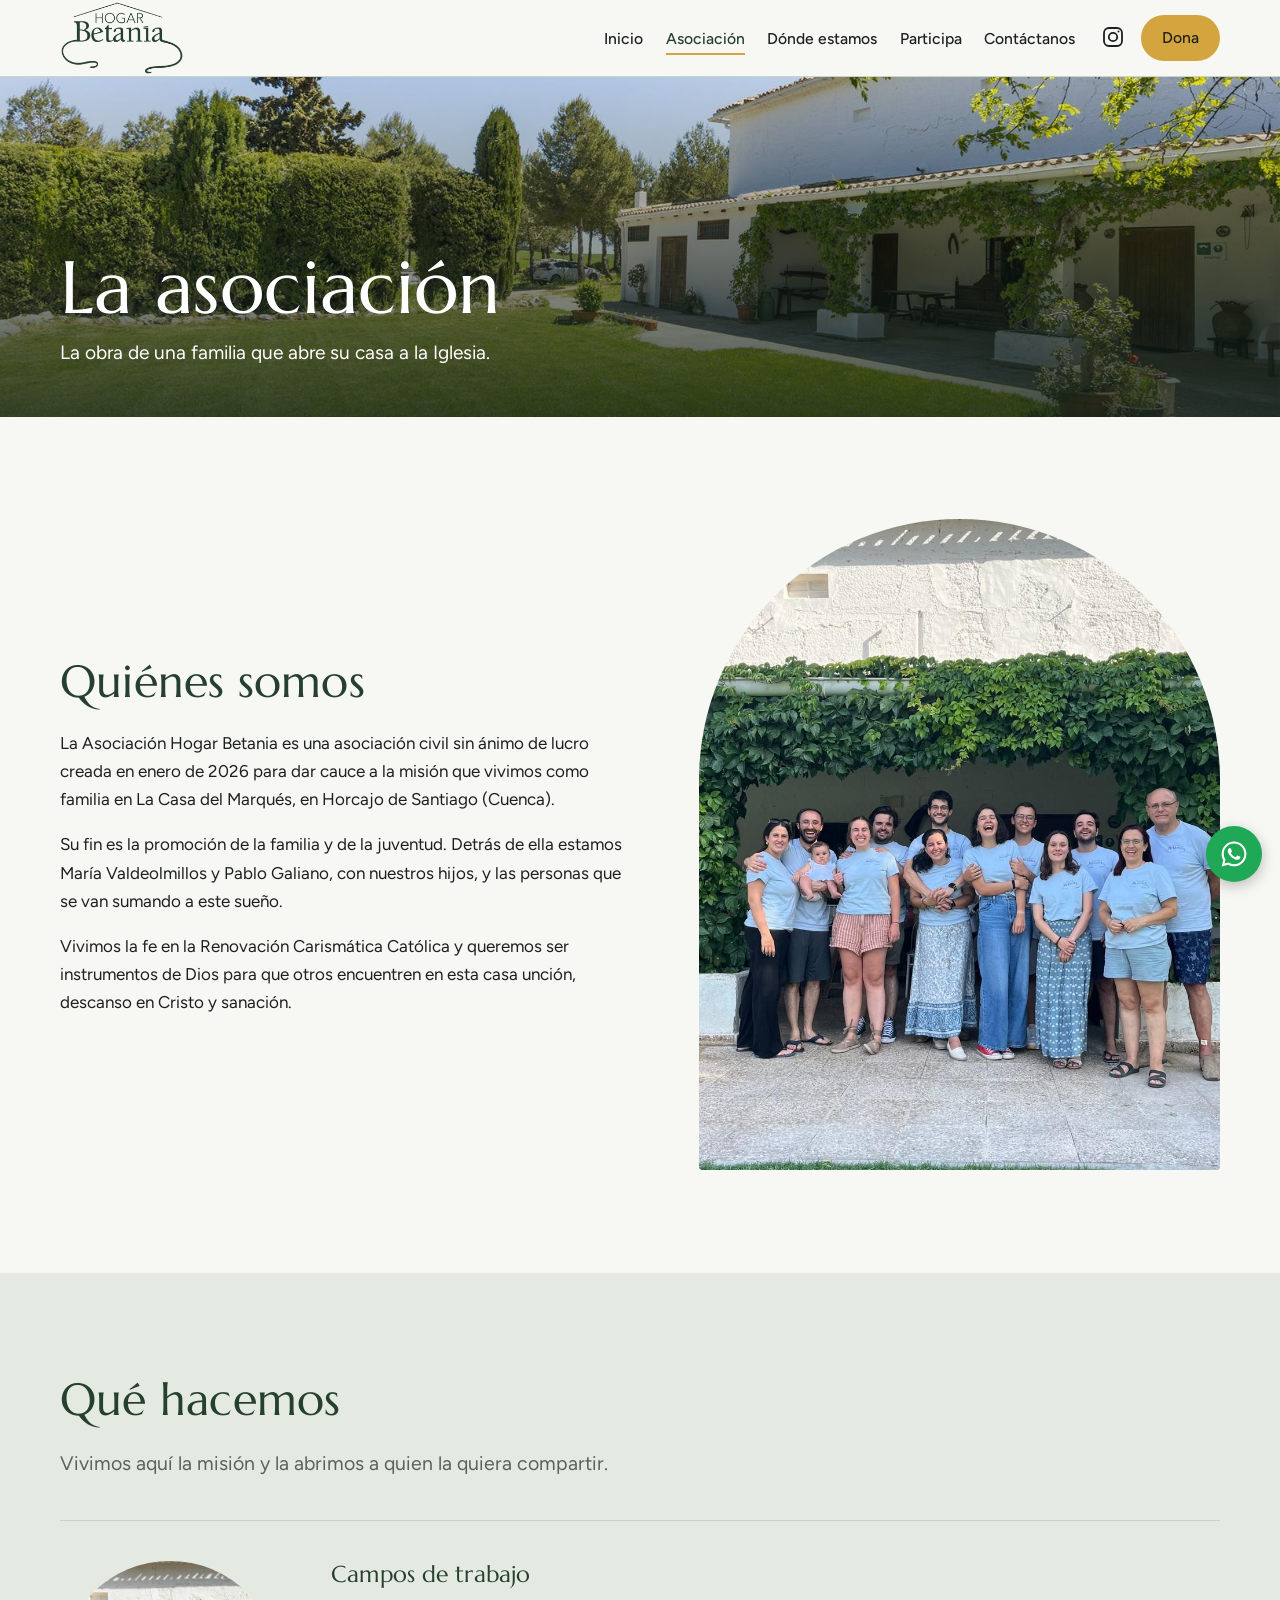
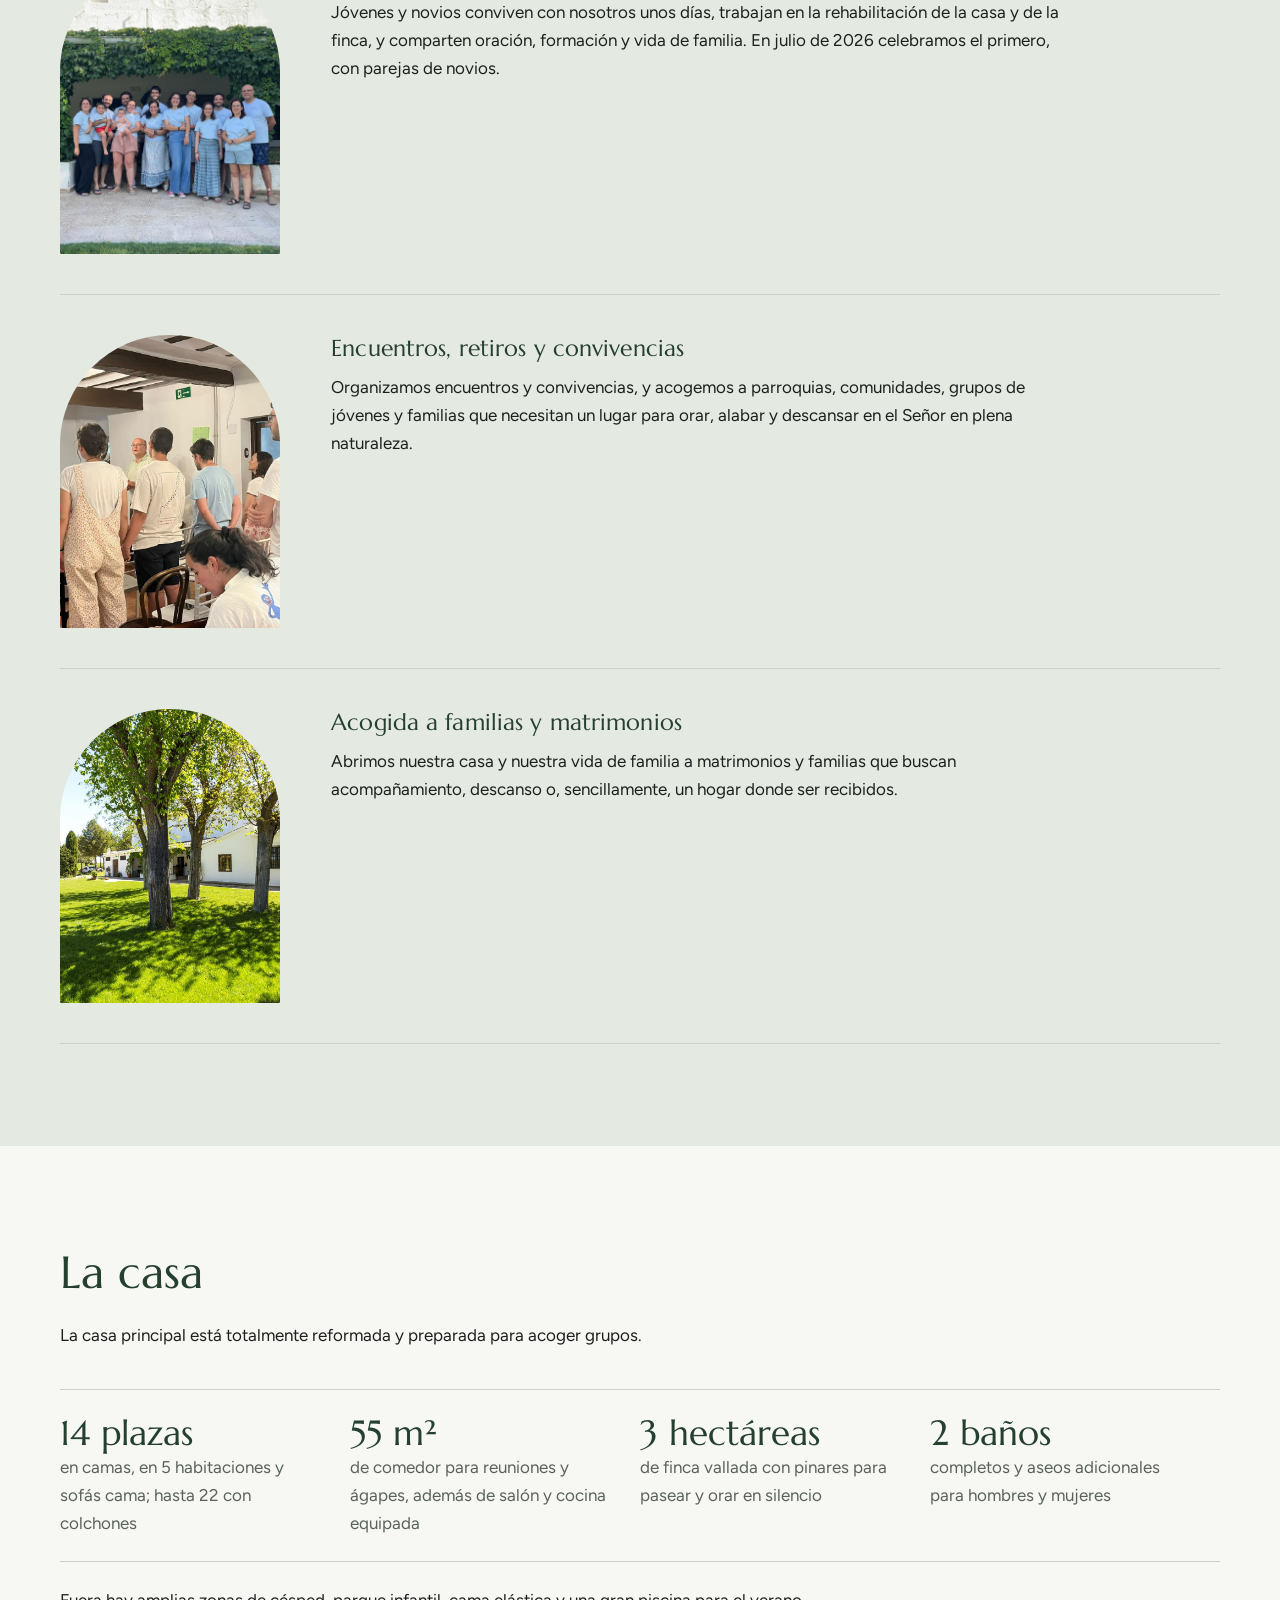
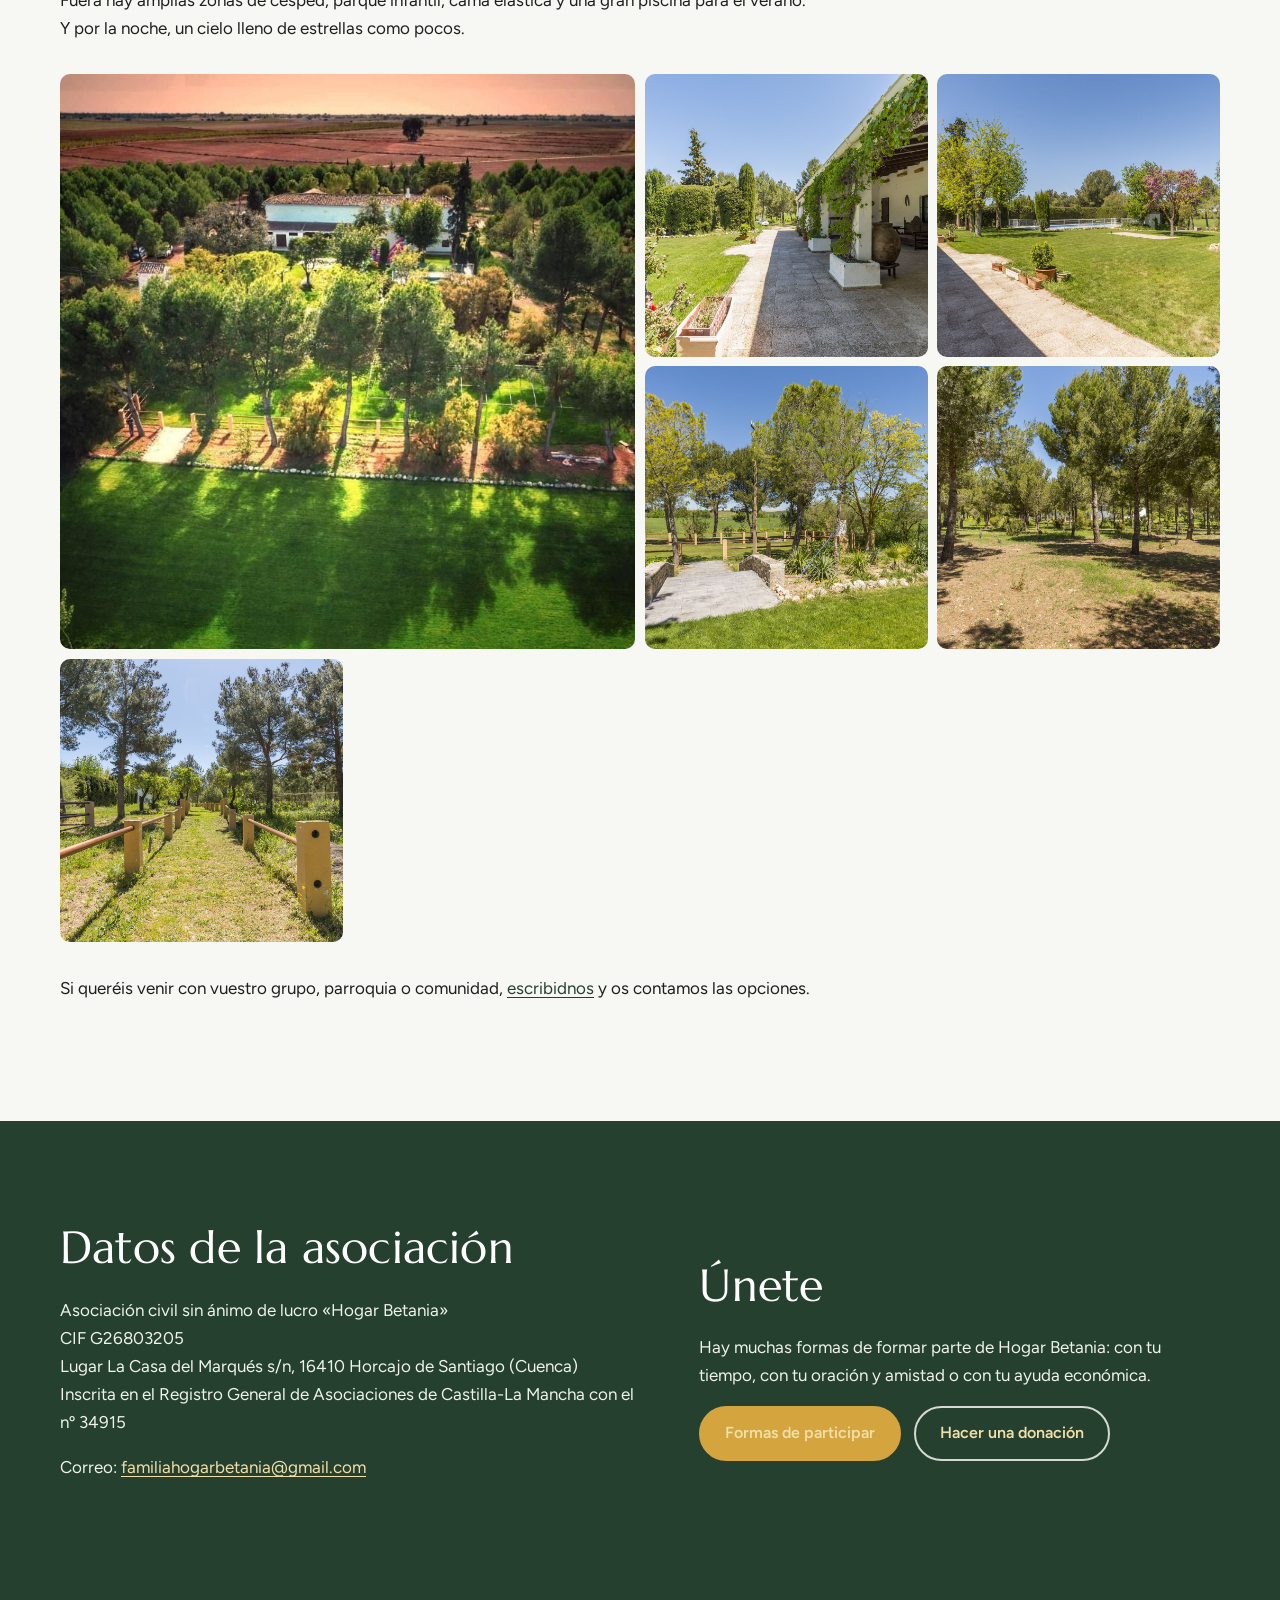
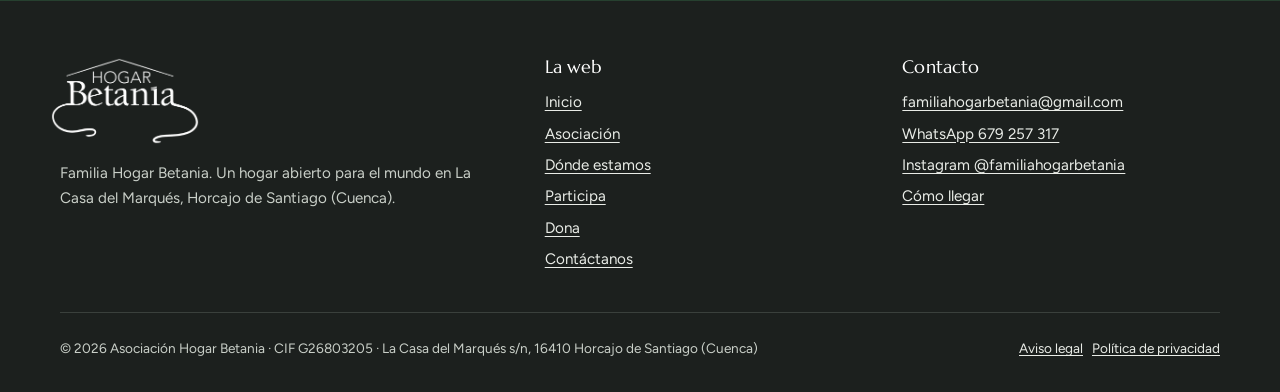
==== asociacion.html @ 7e1f31e6 "Web de Familia Hogar Betania Co-Authored-By: Claude Opus 5.5 <noreply@anthropic.com> Claude-Session:" ====
<!doctype html>
<html lang="es">
<head>
  <meta charset="utf-8">
  <meta name="viewport" content="width=device-width, initial-scale=1">
  <title>La asociación · Familia Hogar Betania</title>
  <meta name="description" content="La Asociación Hogar Betania es una asociación civil sin ánimo de lucro que promueve la familia y la juventud desde La Casa del Marqués, en Horcajo de Santiago (Cuenca).">
  <link rel="canonical" href="https://familiahogarbetania.pages.dev/asociacion.html">
  <meta property="og:type" content="website">
  <meta property="og:site_name" content="Familia Hogar Betania">
  <meta property="og:title" content="La asociación · Familia Hogar Betania">
  <meta property="og:description" content="La Asociación Hogar Betania es una asociación civil sin ánimo de lucro que promueve la familia y la juventud desde La Casa del Marqués, en Horcajo de Santiago (Cuenca).">
  <meta property="og:image" content="https://familiahogarbetania.pages.dev/img/portada.jpg">
  <meta property="og:url" content="https://familiahogarbetania.pages.dev/asociacion.html">
  <meta name="theme-color" content="#26402F">
  <link rel="icon" href="img/favicon.png" type="image/png">
  <link rel="apple-touch-icon" href="img/favicon.png">
  <link rel="preconnect" href="https://fonts.googleapis.com">
  <link rel="preconnect" href="https://fonts.gstatic.com" crossorigin>
  <link href="https://fonts.googleapis.com/css2?family=Figtree:wght@400;500;600;700&family=Marcellus&display=swap" rel="stylesheet">
  <link rel="stylesheet" href="css/estilos.css">
</head>
<body>
  <a class="saltar" href="#contenido">Saltar al contenido</a>

  <header class="cabecera">
    <div class="contenedor">
      <a class="marca" href="index.html">
        <img src="img/logo.png" alt="Familia Hogar Betania" width="110" height="65">
      </a>
      <button class="abrir-menu" aria-controls="menu" aria-expanded="false" aria-label="Abrir menú"><svg viewBox="0 0 24 24" fill="none" stroke="currentColor" stroke-width="2" aria-hidden="true"><path d="M4 7h16M4 12h16M4 17h16"/></svg></button>
      <nav class="menu" id="menu" aria-label="Menú principal">
        <ul>
          <li><a href="index.html">Inicio</a></li>
          <li><a href="asociacion.html" aria-current="page">Asociación</a></li>
          <li><a href="donde-estamos.html">Dónde estamos</a></li>
          <li><a href="participa.html">Participa</a></li>
          <li><a href="contacto.html">Contáctanos</a></li>
        </ul>
        <div class="acciones">
          <a class="icono-ig" href="https://www.instagram.com/familiahogarbetania/" target="_blank" rel="noopener" aria-label="Instagram de Familia Hogar Betania"><svg viewBox="0 0 24 24" fill="none" stroke="currentColor" stroke-width="1.8" aria-hidden="true"><rect x="3" y="3" width="18" height="18" rx="5"/><circle cx="12" cy="12" r="4.2"/><circle cx="17.5" cy="6.5" r="1" fill="currentColor" stroke="none"/></svg></a>
          <a class="boton trigo" href="dona.html">Dona</a>
        </div>
      </nav>
    </div>
  </header>

  <main id="contenido">

    <section class="cabecera-pagina">
      <img src="img/asociacion-cabecera.jpg" alt="">
      <div class="contenedor">
        <h1>La asociación</h1>
        <p>La obra de una familia que abre su casa a la Iglesia.</p>
      </div>
    </section>

    <section class="seccion">
      <div class="contenedor duo">
        <div class="texto">
          <h2>Quiénes somos</h2>
          <p>La Asociación Hogar Betania es una asociación civil sin ánimo de lucro creada en enero de 2026 para dar cauce a la misión que vivimos como familia en La Casa del Marqués, en Horcajo de Santiago (Cuenca).</p>
          <p>Su fin es la promoción de la familia y de la juventud. Detrás de ella estamos María Valdeolmillos y Pablo Galiano, con nuestros hijos, y las personas que se van sumando a este sueño.</p>
          <p>Vivimos la fe en la Renovación Carismática Católica y queremos ser instrumentos de Dios para que otros encuentren en esta casa unción, descanso en Cristo y sanación.</p>
        </div>
        <figure class="arco" style="margin:0">
          <img src="img/quienes-somos.jpg" alt="Participantes de una actividad en Hogar Betania" loading="lazy">
        </figure>
      </div>
    </section>

    <section class="seccion salvia">
      <div class="contenedor">
        <div class="texto">
          <h2>Qué hacemos</h2>
          <p class="entradilla">Vivimos aquí la misión y la abrimos a quien la quiera compartir.</p>
        </div>
        <div class="formas">
          <div class="forma">
            <div class="arco"><img src="img/campo-trabajo.jpg" alt="Participantes del campo de trabajo de julio de 2026" loading="lazy"></div>
            <div class="texto">
              <h3>Campos de trabajo</h3>
              <p>Jóvenes y novios conviven con nosotros unos días, trabajan en la rehabilitación de la casa y de la finca, y comparten oración, formación y vida de familia. En julio de 2026 celebramos el primero, con parejas de novios.</p>
            </div>
          </div>
          <div class="forma">
            <div class="arco"><img src="img/retiros.jpg" alt="Celebración de la Eucaristía en la casa" loading="lazy"></div>
            <div class="texto">
              <h3>Encuentros, retiros y convivencias</h3>
              <p>Organizamos encuentros y convivencias, y acogemos a parroquias, comunidades, grupos de jóvenes y familias que necesitan un lugar para orar, alabar y descansar en el Señor en plena naturaleza.</p>
            </div>
          </div>
          <div class="forma">
            <div class="arco"><img src="img/familias.jpg" alt="Jardín y casa principal" loading="lazy"></div>
            <div class="texto">
              <h3>Acogida a familias y matrimonios</h3>
              <p>Abrimos nuestra casa y nuestra vida de familia a matrimonios y familias que buscan acompañamiento, descanso o, sencillamente, un hogar donde ser recibidos.</p>
            </div>
          </div>
        </div>
      </div>
    </section>

    <section class="seccion">
      <div class="contenedor">
        <div class="texto">
          <h2>La casa</h2>
          <p>La casa principal está totalmente reformada y preparada para acoger grupos.</p>
        </div>
        <div class="datos-casa">
          <div class="dato"><strong>14 plazas</strong><span>en camas, en 5 habitaciones y sofás cama; hasta 22 con colchones</span></div>
          <div class="dato"><strong>55 m²</strong><span>de comedor para reuniones y ágapes, además de salón y cocina equipada</span></div>
          <div class="dato"><strong>3 hectáreas</strong><span>de finca vallada con pinares para pasear y orar en silencio</span></div>
          <div class="dato"><strong>2 baños</strong><span>completos y aseos adicionales para hombres y mujeres</span></div>
        </div>
        <p style="margin-top:1.5rem" class="texto">Fuera hay amplias zonas de césped, parque infantil, cama elástica y una gran piscina para el verano. Y por la noche, un cielo lleno de estrellas como pocos.</p>
        <div class="galeria">
          <img src="img/galeria-1.jpg" alt="Vista de la finca" loading="lazy">
          <img src="img/galeria-2.jpg" alt="Porche de la casa principal" loading="lazy">
          <img src="img/galeria-3.jpg" alt="Jardín junto a la casa" loading="lazy">
          <img src="img/galeria-4.jpg" alt="Rincón del jardín" loading="lazy">
          <img src="img/galeria-5.jpg" alt="Pinar" loading="lazy">
          <img src="img/galeria-6.jpg" alt="Paseo entre pinos" loading="lazy">
        </div>
        <p style="margin-top:2rem">Si queréis venir con vuestro grupo, parroquia o comunidad, <a href="contacto.html?motivo=Estancia de grupo">escribidnos</a> y os contamos las opciones.</p>
      </div>
    </section>

    <section class="seccion pino">
      <div class="contenedor duo">
        <div class="texto">
          <h2>Datos de la asociación</h2>
          <p>Asociación civil sin ánimo de lucro «Hogar Betania»<br>
          CIF G26803205<br>
          Lugar La Casa del Marqués s/n, 16410 Horcajo de Santiago (Cuenca)<br>
          Inscrita en el Registro General de Asociaciones de Castilla-La Mancha con el nº 34915</p>
          <p>Correo: <a href="mailto:familiahogarbetania@gmail.com">familiahogarbetania@gmail.com</a></p>
        </div>
        <div class="texto">
          <h2>Únete</h2>
          <p>Hay muchas formas de formar parte de Hogar Betania: con tu tiempo, con tu oración y amistad o con tu ayuda económica.</p>
          <div class="botones">
            <a class="boton trigo" href="participa.html">Formas de participar</a>
            <a class="boton claro" href="dona.html">Hacer una donación</a>
          </div>
        </div>
      </div>
    </section>
  </main>

  <footer class="pie">
    <div class="contenedor">
      <div class="columnas">
        <div>
          <img src="img/logo-blanco.png" alt="Logotipo de Hogar Betania" width="150" height="89">
          <p>Familia Hogar Betania. Un hogar abierto para el mundo en La Casa del Marqués, Horcajo de Santiago (Cuenca).</p>
        </div>
        <div>
          <h2>La web</h2>
          <ul>
            <li><a href="index.html">Inicio</a></li>
            <li><a href="asociacion.html">Asociación</a></li>
            <li><a href="donde-estamos.html">Dónde estamos</a></li>
            <li><a href="participa.html">Participa</a></li>
            <li><a href="dona.html">Dona</a></li>
            <li><a href="contacto.html">Contáctanos</a></li>
          </ul>
        </div>
        <div>
          <h2>Contacto</h2>
          <ul>
            <li><a href="mailto:familiahogarbetania@gmail.com">familiahogarbetania@gmail.com</a></li>
            <li><a href="https://wa.me/34679257317" target="_blank" rel="noopener">WhatsApp 679 257 317</a></li>
            <li><a href="https://www.instagram.com/familiahogarbetania/" target="_blank" rel="noopener">Instagram @familiahogarbetania</a></li>
            <li><a href="https://maps.google.com/?cid=15795830593650024821" target="_blank" rel="noopener">Cómo llegar</a></li>
          </ul>
        </div>
      </div>
      <div class="legal-pie">
        <span>© <span data-anio>2026</span> Asociación Hogar Betania · CIF G26803205 · La Casa del Marqués s/n, 16410 Horcajo de Santiago (Cuenca)</span>
        <span><a href="aviso-legal.html">Aviso legal</a> &nbsp; <a href="privacidad.html">Política de privacidad</a></span>
      </div>
    </div>
  </footer>

  <a class="whatsapp-flotante" href="https://wa.me/34679257317" target="_blank" rel="noopener" aria-label="Escríbenos por WhatsApp"><svg viewBox="0 0 24 24" fill="currentColor" aria-hidden="true"><path d="M12.04 2C6.58 2 2.13 6.45 2.13 11.91c0 1.75.46 3.45 1.32 4.95L2.05 22l5.25-1.38c1.45.79 3.08 1.21 4.74 1.21 5.46 0 9.91-4.45 9.91-9.91C21.95 6.45 17.5 2 12.04 2Zm0 18.15c-1.48 0-2.93-.4-4.2-1.15l-.3-.18-3.12.82.83-3.04-.2-.31a8.2 8.2 0 0 1-1.26-4.38c0-4.54 3.7-8.24 8.25-8.24 4.54 0 8.24 3.7 8.24 8.24 0 4.55-3.7 8.24-8.24 8.24Zm4.52-6.16c-.25-.12-1.47-.72-1.69-.81-.23-.08-.39-.12-.56.13-.16.24-.64.8-.78.97-.14.16-.29.18-.54.06-.25-.12-1.05-.39-1.99-1.23-.74-.66-1.23-1.47-1.38-1.72-.14-.25-.02-.38.11-.5.11-.11.25-.29.37-.43.13-.15.17-.25.25-.41.08-.17.04-.31-.02-.43-.06-.12-.56-1.34-.76-1.84-.2-.48-.41-.42-.56-.43h-.48c-.17 0-.43.06-.66.31-.22.25-.86.85-.86 2.07 0 1.22.89 2.4 1.01 2.56.12.17 1.75 2.67 4.23 3.74.59.26 1.05.41 1.41.52.59.19 1.13.16 1.56.1.48-.07 1.47-.6 1.67-1.18.21-.58.21-1.07.15-1.18-.07-.1-.23-.16-.48-.28Z"/></svg></a>

  <script src="js/web.js"></script>
</body>
</html>
---- css/estilos.css ----
/* =========================================================
   Familia Hogar Betania — hoja de estilos
   Colores y tipografías en variables: cámbialos aquí y se
   actualiza toda la web.
   ========================================================= */

:root {
  --cal: #F7F7F3;        /* fondo: blanco de cal */
  --salvia: #E4E9E1;     /* fondo suave de secciones */
  --pino: #26402F;       /* verde pinar, color principal */
  --pino-claro: #3E5E49;
  --trigo: #D4A43F;      /* dorado de trigo, acento */
  --trigo-claro: #F1DFA8;
  --noche: #172036;      /* cielo de noche, sección "estrellas" */
  --tinta: #1C201E;      /* texto */
  --gris: #59625C;       /* texto secundario */
  --linea: #CBD3C8;

  --f-titulos: "Marcellus", Georgia, serif;
  --f-texto: "Figtree", system-ui, -apple-system, "Segoe UI", sans-serif;

  --ancho: 1160px;
  --ancho-texto: 68ch;
  --radio-arco: 999px 999px 14px 14px; /* forma de arco / puerta */
}

*, *::before, *::after { box-sizing: border-box; }
html { scroll-behavior: smooth; }
@media (prefers-reduced-motion: reduce) { html { scroll-behavior: auto; } }

body {
  margin: 0;
  background: var(--cal);
  color: var(--tinta);
  font-family: var(--f-texto);
  font-size: 1.0625rem;
  line-height: 1.65;
  -webkit-font-smoothing: antialiased;
}

img, video { max-width: 100%; display: block; }
a { color: var(--pino); text-underline-offset: .18em; }
a:hover { color: var(--pino-claro); }
:focus-visible { outline: 3px solid var(--trigo); outline-offset: 3px; border-radius: 4px; }

h1, h2, h3 {
  font-family: var(--f-titulos);
  font-weight: 400;
  line-height: 1.12;
  margin: 0 0 .5em;
  color: var(--pino);
  letter-spacing: .005em;
}
h1 { font-size: clamp(2.5rem, 6vw, 4.6rem); }
h2 { font-size: clamp(1.9rem, 3.6vw, 2.8rem); }
h3 { font-size: 1.45rem; }
p { margin: 0 0 1em; }

.contenedor { width: min(100% - 2.5rem, var(--ancho)); margin-inline: auto; }
.texto { max-width: var(--ancho-texto); }
.centrado { text-align: center; margin-inline: auto; }
.entradilla { font-size: 1.22rem; color: var(--gris); }
.saltar { position: absolute; left: -9999px; }
.saltar:focus { left: 1rem; top: 1rem; background: #fff; padding: .5rem 1rem; z-index: 100; }

/* ---------- Cabecera ---------- */
.cabecera {
  position: sticky; top: 0; z-index: 50;
  background: rgba(247, 247, 243, .94);
  backdrop-filter: blur(8px);
  border-bottom: 1px solid var(--linea);
}
.cabecera .contenedor {
  display: flex; align-items: center; justify-content: space-between;
  gap: 1rem; min-height: 76px;
}
.marca { display: flex; align-items: center; gap: .7rem; text-decoration: none; color: var(--pino); }
.marca img { width: 124px; height: auto; }
.marca span { font-family: var(--f-titulos); font-size: 1.3rem; line-height: 1.1; }

.menu { display: flex; align-items: center; gap: 1.6rem; }
.menu ul { list-style: none; display: flex; gap: 1.4rem; margin: 0; padding: 0; }
.menu a { text-decoration: none; color: var(--tinta); font-weight: 500; font-size: .98rem; padding: .3rem 0; border-bottom: 2px solid transparent; }
.menu a:hover { color: var(--pino); }
.menu a[aria-current="page"] { border-bottom-color: var(--trigo); color: var(--pino); }
.menu a.boton { border-bottom: 2px solid var(--trigo); padding: .5rem 1.2rem; color: var(--tinta); }
.menu a.boton:hover { color: var(--tinta); }

.icono-ig { display: inline-flex; color: var(--pino); }
.icono-ig svg { width: 24px; height: 24px; }

.abrir-menu { display: none; background: none; border: 0; padding: .4rem; cursor: pointer; color: var(--pino); }
.abrir-menu svg { width: 30px; height: 30px; }

@media (max-width: 960px) {
  .abrir-menu { display: block; }
  .menu {
    position: absolute; top: 100%; left: 0; right: 0;
    flex-direction: column; align-items: stretch; gap: 0;
    background: var(--cal); border-bottom: 1px solid var(--linea);
    padding: .5rem 1.25rem 1.25rem;
    display: none;
  }
  .menu.abierto { display: flex; }
  .menu ul { flex-direction: column; gap: 0; }
  .menu ul a { display: block; padding: .85rem 0; border-bottom: 1px solid var(--linea); }
  .menu ul a[aria-current="page"] { border-bottom-color: var(--linea); color: var(--pino); font-weight: 700; }
  .menu .acciones { display: flex; align-items: center; justify-content: space-between; margin-top: 1rem; }
}
.menu .acciones { display: flex; align-items: center; gap: 1rem; }

/* ---------- Botones ---------- */
.boton {
  display: inline-block; text-decoration: none; font-weight: 600;
  padding: .75rem 1.5rem; border-radius: 999px;
  background: var(--pino); color: #fff; border: 2px solid var(--pino);
  font-size: 1rem; cursor: pointer; font-family: var(--f-texto);
}
.boton:hover { background: var(--pino-claro); border-color: var(--pino-claro); color: #fff; }
.boton.trigo { background: var(--trigo); border-color: var(--trigo); color: var(--tinta); }
.boton.trigo:hover { background: #E2B653; border-color: #E2B653; color: var(--tinta); }
.boton.hueco { background: transparent; color: var(--pino); }
.boton.hueco:hover { background: var(--pino); color: #fff; }
.boton.claro { background: transparent; color: #fff; border-color: rgba(255,255,255,.8); }
.boton.claro:hover { background: #fff; color: var(--pino); }
.botones { display: flex; flex-wrap: wrap; gap: .8rem; }

/* ---------- Portada con vídeo ---------- */
.portada {
  position: relative; min-height: min(88vh, 820px);
  display: grid; align-items: end;
  color: #fff; overflow: hidden; background: var(--pino);
}
.portada video, .portada > img {
  position: absolute; inset: 0; width: 100%; height: 100%; object-fit: cover;
}
.portada::after {
  content: ""; position: absolute; inset: 0;
  background: linear-gradient(180deg, rgba(20,30,24,.25) 0%, rgba(20,30,24,.45) 40%, rgba(20,34,26,.85) 100%);
}
.portada .contenedor { position: relative; z-index: 1; padding-block: 4rem 4.5rem; }
.portada h1 { color: #fff; max-width: 14ch; margin-bottom: .35em; }
.portada p { font-size: 1.25rem; max-width: 46ch; color: rgba(255,255,255,.92); }
.portada .logo-portada { width: clamp(160px, 22vw, 220px); height: auto; margin-bottom: 1.2rem; filter: drop-shadow(0 2px 10px rgba(0,0,0,.35)); }
.pausar-video {
  position: absolute; z-index: 2; right: 1.25rem; top: 1.25rem;
  background: rgba(0,0,0,.35); color: #fff; border: 1px solid rgba(255,255,255,.5);
  border-radius: 999px; padding: .4rem .9rem; font: inherit; font-size: .85rem; cursor: pointer;
}

/* Cabecera de páginas interiores */
.cabecera-pagina {
  position: relative; color: #fff; background: var(--pino);
  min-height: 340px; display: grid; align-items: end; overflow: hidden;
}
.cabecera-pagina img { position: absolute; inset: 0; width: 100%; height: 100%; object-fit: cover; }
.cabecera-pagina::after { content: ""; position: absolute; inset: 0; background: linear-gradient(180deg, rgba(0,0,0,.05), rgba(20,34,26,.8)); }
.cabecera-pagina .contenedor { position: relative; z-index: 1; padding-block: 3rem; }
.cabecera-pagina h1 { color: #fff; margin: 0; }
.cabecera-pagina p { margin: .5rem 0 0; font-size: 1.2rem; max-width: 52ch; }
.cabecera-pagina.sencilla { min-height: 220px; }

/* ---------- Secciones ---------- */
.seccion { padding-block: clamp(3.5rem, 8vw, 6.5rem); }
.seccion.salvia { background: var(--salvia); }
.seccion.pino { background: var(--pino); color: #EEF2EC; }
.seccion.pino h2, .seccion.pino h3 { color: #fff; }
.seccion.pino a { color: var(--trigo-claro); }

/* Texto + imagen en arco */
.duo {
  display: grid; grid-template-columns: 1.05fr .95fr; gap: clamp(2rem, 5vw, 5rem); align-items: center;
}
.duo.invertido > :first-child { order: 2; }
@media (max-width: 820px) { .duo { grid-template-columns: 1fr; } .duo.invertido > :first-child { order: 0; } }

.arco { border-radius: var(--radio-arco); overflow: hidden; aspect-ratio: 4 / 5; background: var(--salvia); }
.arco img { width: 100%; height: 100%; object-fit: cover; }
.arco.ancho { aspect-ratio: 5 / 4; }

/* Firma de la familia */
.firma { font-family: var(--f-titulos); font-size: 1.35rem; color: var(--pino); margin-top: 1.5rem; }

/* ---------- Los tres pilares: tres puertas ---------- */
.puertas { display: grid; grid-template-columns: repeat(3, 1fr); gap: clamp(1rem, 3vw, 2.5rem); margin-top: 3rem; }
@media (max-width: 820px) { .puertas { grid-template-columns: 1fr; max-width: 420px; margin-inline: auto; } }
.puerta { text-align: center; }
.puerta .arco { aspect-ratio: 3 / 4; margin-bottom: 1.4rem; border: 6px solid #fff; box-shadow: 0 0 0 1px var(--linea); }
.puerta h3 { margin-bottom: .3em; }
.puerta p { color: var(--gris); max-width: 32ch; margin-inline: auto; }
.puerta .cita { font-size: .9rem; color: var(--pino-claro); }

/* ---------- Instalaciones (lista sencilla) ---------- */
.datos-casa { display: grid; grid-template-columns: repeat(auto-fit, minmax(220px, 1fr)); gap: 0; margin-top: 2.5rem; border-top: 1px solid var(--linea); }
.dato { padding: 1.5rem 1.5rem 1.5rem 0; border-bottom: 1px solid var(--linea); }
.dato strong { display: block; font-family: var(--f-titulos); font-weight: 400; font-size: 2.2rem; color: var(--pino); line-height: 1.1; }
.dato span { color: var(--gris); }

/* ---------- Sección noche (sueño que crece) ---------- */
.noche {
  background: radial-gradient(1px 1px at 12% 22%, #fff 50%, transparent 51%),
              radial-gradient(1px 1px at 28% 68%, #fff 50%, transparent 51%),
              radial-gradient(1.5px 1.5px at 44% 18%, #fff 50%, transparent 51%),
              radial-gradient(1px 1px at 63% 40%, #fff 50%, transparent 51%),
              radial-gradient(1.5px 1.5px at 78% 12%, #fff 50%, transparent 51%),
              radial-gradient(1px 1px at 88% 62%, #fff 50%, transparent 51%),
              radial-gradient(1px 1px at 55% 82%, #fff 50%, transparent 51%),
              radial-gradient(1px 1px at 8% 88%, #fff 50%, transparent 51%),
              radial-gradient(1.5px 1.5px at 35% 45%, rgba(255,255,255,.7) 50%, transparent 51%),
              radial-gradient(1px 1px at 95% 30%, rgba(255,255,255,.7) 50%, transparent 51%),
              var(--noche);
  color: #DDE3F0;
}
.noche h2, .noche h3 { color: #fff; }
.noche .entradilla { color: #B9C3D8; }
.noche ul { padding-left: 1.2rem; }
.noche li { margin-bottom: .5rem; }
.noche li::marker { color: var(--trigo); }

/* ---------- Formas de participar ---------- */
.formas { display: grid; gap: 0; margin-top: 2.5rem; }
.forma {
  display: grid; grid-template-columns: 220px 1fr; gap: clamp(1.5rem, 4vw, 3.5rem);
  padding-block: 2.5rem; border-top: 1px solid var(--linea); align-items: start;
}
.forma:last-child { border-bottom: 1px solid var(--linea); }
.forma .arco { aspect-ratio: 3 / 4; }
.forma ul { padding-left: 1.2rem; margin: 0 0 1.4rem; }
.forma li { margin-bottom: .35rem; }
.forma li::marker { color: var(--trigo); }
@media (max-width: 700px) { .forma { grid-template-columns: 1fr; } .forma .arco { max-width: 220px; } }

/* ---------- Galería ---------- */
.galeria { display: grid; grid-template-columns: repeat(4, 1fr); gap: .6rem; margin-top: 2rem; }
.galeria img { width: 100%; height: 100%; aspect-ratio: 1; object-fit: cover; border-radius: 10px; }
.galeria img:first-child { grid-column: span 2; grid-row: span 2; }
@media (max-width: 700px) { .galeria { grid-template-columns: repeat(2, 1fr); } }

/* ---------- Mapa / ubicación ---------- */
.foto-aerea { border-radius: 18px; overflow: hidden; }
.foto-aerea img { width: 100%; aspect-ratio: 16 / 9; object-fit: cover; }
.direccion { font-style: normal; font-size: 1.15rem; line-height: 1.6; margin-bottom: 1.5rem; }
.pie-foto { font-size: .9rem; color: var(--gris); margin-top: .6rem; }

/* ---------- Contacto ---------- */
.canales { display: grid; gap: 1rem; margin: 1.5rem 0 2rem; }
.canal {
  display: flex; gap: 1rem; align-items: center; text-decoration: none; color: var(--tinta);
  padding: 1rem 1.2rem; border: 1px solid var(--linea); border-radius: 14px; background: #fff;
}
.canal:hover { border-color: var(--pino); color: var(--tinta); }
.canal svg { width: 34px; height: 34px; flex: none; }
.canal strong { display: block; font-weight: 600; }
.canal small { color: var(--gris); font-size: .95rem; }
.canal.whatsapp svg { color: #1FA855; }
.canal.correo svg, .canal.instagram svg { color: var(--pino); }

form.formulario { display: grid; gap: 1.1rem; background: #fff; padding: clamp(1.25rem, 4vw, 2.25rem); border-radius: 18px; border: 1px solid var(--linea); }
.campo { display: grid; gap: .35rem; }
.campo label { font-weight: 600; font-size: .95rem; }
.campo input, .campo select, .campo textarea {
  font: inherit; padding: .75rem .9rem; border: 1px solid #AEB8AB; border-radius: 10px; background: var(--cal); color: var(--tinta);
}
.campo textarea { min-height: 150px; resize: vertical; }
.campo input:focus, .campo select:focus, .campo textarea:focus { outline: 2px solid var(--pino); outline-offset: 1px; border-color: var(--pino); }
.casilla { display: flex; gap: .6rem; align-items: flex-start; font-size: .93rem; color: var(--gris); }
.casilla input { margin-top: .3rem; width: 18px; height: 18px; accent-color: var(--pino); flex: none; }
.info-rgpd { font-size: .82rem; color: var(--gris); line-height: 1.5; border-top: 1px solid var(--linea); padding-top: 1rem; }
.oculto { position: absolute; left: -5000px; }
.aviso-form { padding: .9rem 1rem; border-radius: 10px; display: none; }
.aviso-form.ok { display: block; background: #E3F1E4; color: #1D4D2A; }
.aviso-form.error { display: block; background: #F8E5E1; color: #7A2617; }
.aviso-form[hidden] { display: none; }

/* ---------- Donaciones ---------- */
.pasos { counter-reset: paso; list-style: none; padding: 0; margin: 2rem 0; display: grid; gap: 1.25rem; }
.pasos li { counter-increment: paso; position: relative; padding-left: 3.5rem; }
.pasos li::before {
  content: counter(paso); position: absolute; left: 0; top: -.1rem;
  width: 2.4rem; height: 2.4rem; border-radius: 50%; display: grid; place-items: center;
  background: var(--trigo); color: var(--tinta); font-family: var(--f-titulos); font-size: 1.2rem;
}
.pasos strong { display: block; color: var(--pino); }
.nota { font-size: .95rem; color: var(--gris); border-left: 3px solid var(--trigo); padding-left: 1rem; }

/* ---------- Páginas legales ---------- */
.legal h2 { font-size: 1.5rem; margin-top: 2.2rem; }
.legal ul { padding-left: 1.2rem; }

/* ---------- Llamada final ---------- */
.llamada { text-align: center; }
.llamada h2 { max-width: 20ch; margin-inline: auto; }
.llamada p { max-width: 54ch; margin-inline: auto; }
.llamada .botones { justify-content: center; margin-top: 1.5rem; }

/* ---------- Pie ---------- */
.pie { background: var(--tinta); color: #C9CFC8; font-size: .95rem; padding-block: 3.5rem 2rem; }
.pie a { color: #E9ECE7; }
.pie .columnas { display: grid; grid-template-columns: 1.4fr 1fr 1fr; gap: 2.5rem; }
@media (max-width: 760px) { .pie .columnas { grid-template-columns: 1fr; } }
.pie img { width: 150px; height: auto; margin: 0 0 1rem -10px; }
.pie h2 { font-size: 1.15rem; color: #fff; margin-bottom: .8rem; }
.pie ul { list-style: none; padding: 0; margin: 0; display: grid; gap: .4rem; }
.pie .legal-pie { border-top: 1px solid #3A403C; margin-top: 2.5rem; padding-top: 1.5rem; display: flex; flex-wrap: wrap; gap: .5rem 1.5rem; justify-content: space-between; font-size: .85rem; }

/* WhatsApp flotante */
.whatsapp-flotante {
  position: fixed; right: 1.1rem; bottom: 1.1rem; z-index: 40;
  width: 56px; height: 56px; border-radius: 50%; background: #1FA855; color: #fff;
  display: grid; place-items: center; box-shadow: 0 4px 14px rgba(0,0,0,.25);
}
.whatsapp-flotante:hover { background: #17924A; color: #fff; }
.whatsapp-flotante svg { width: 30px; height: 30px; }
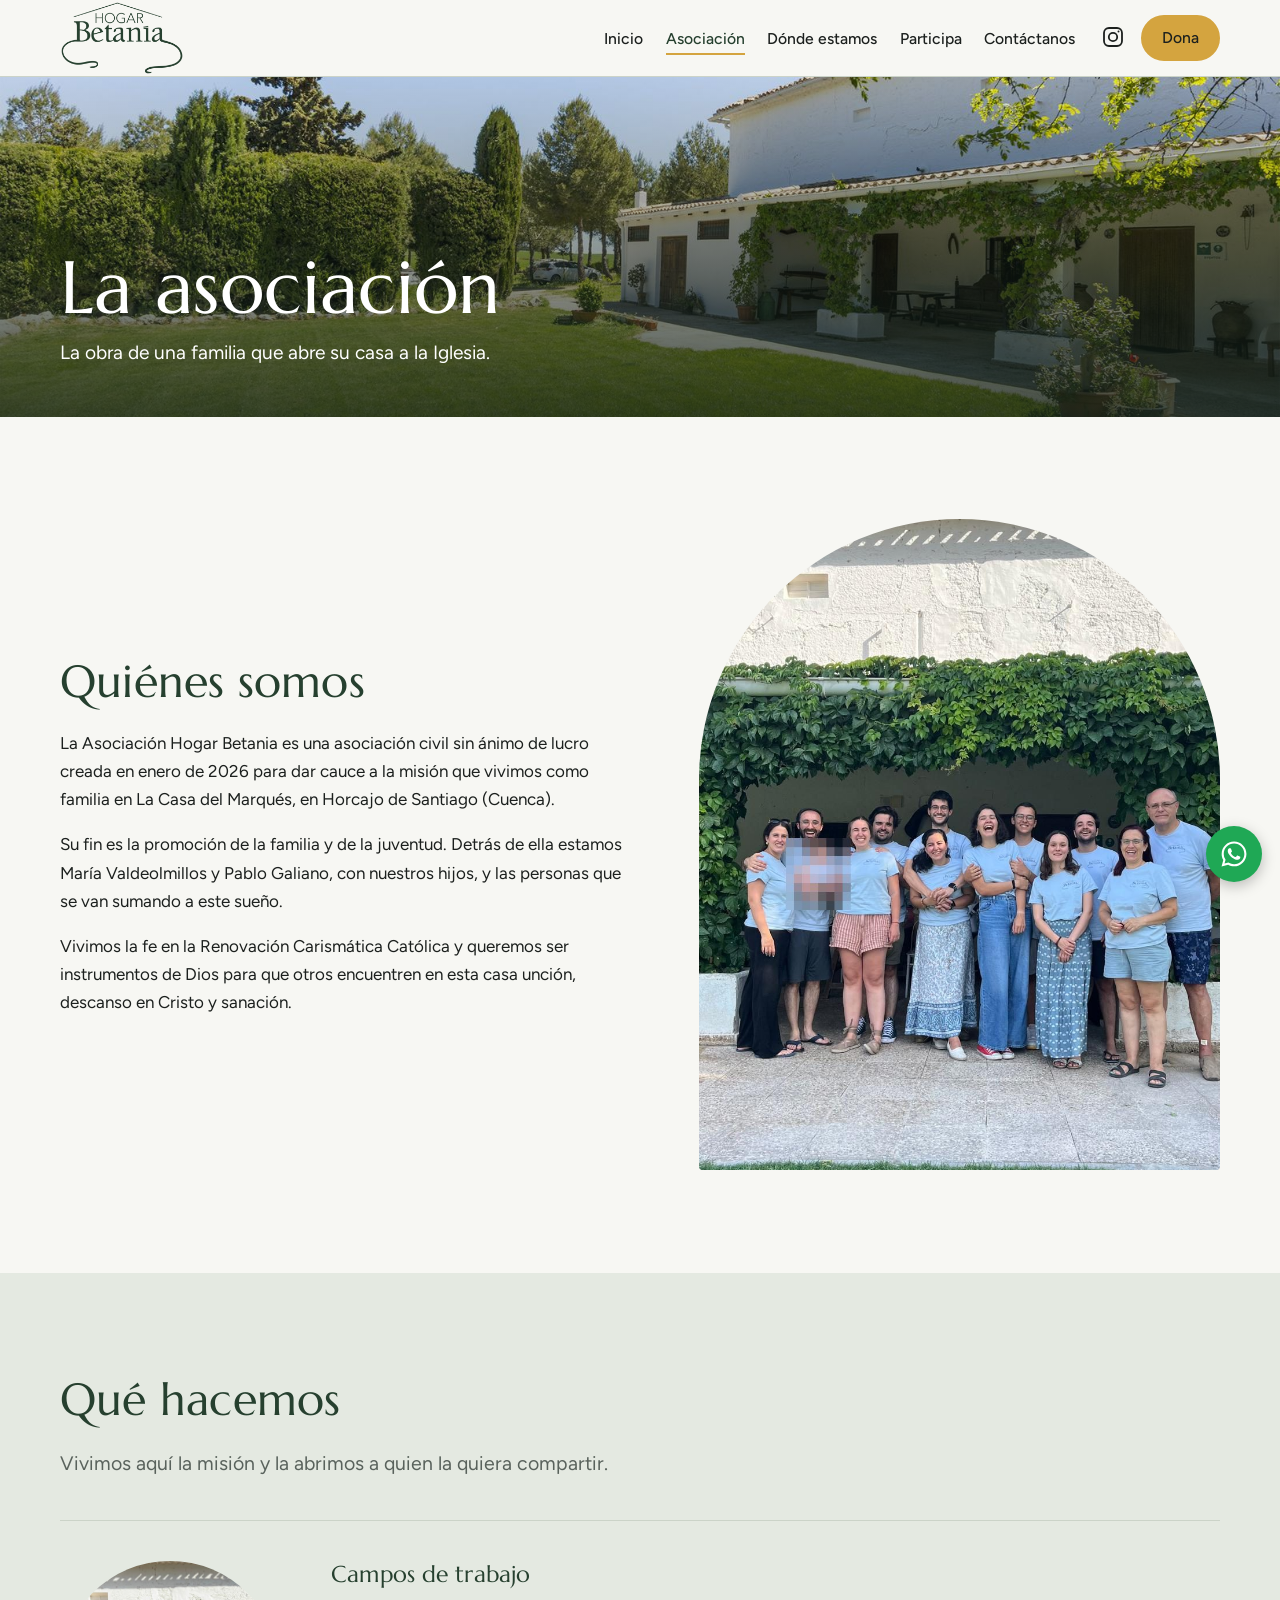
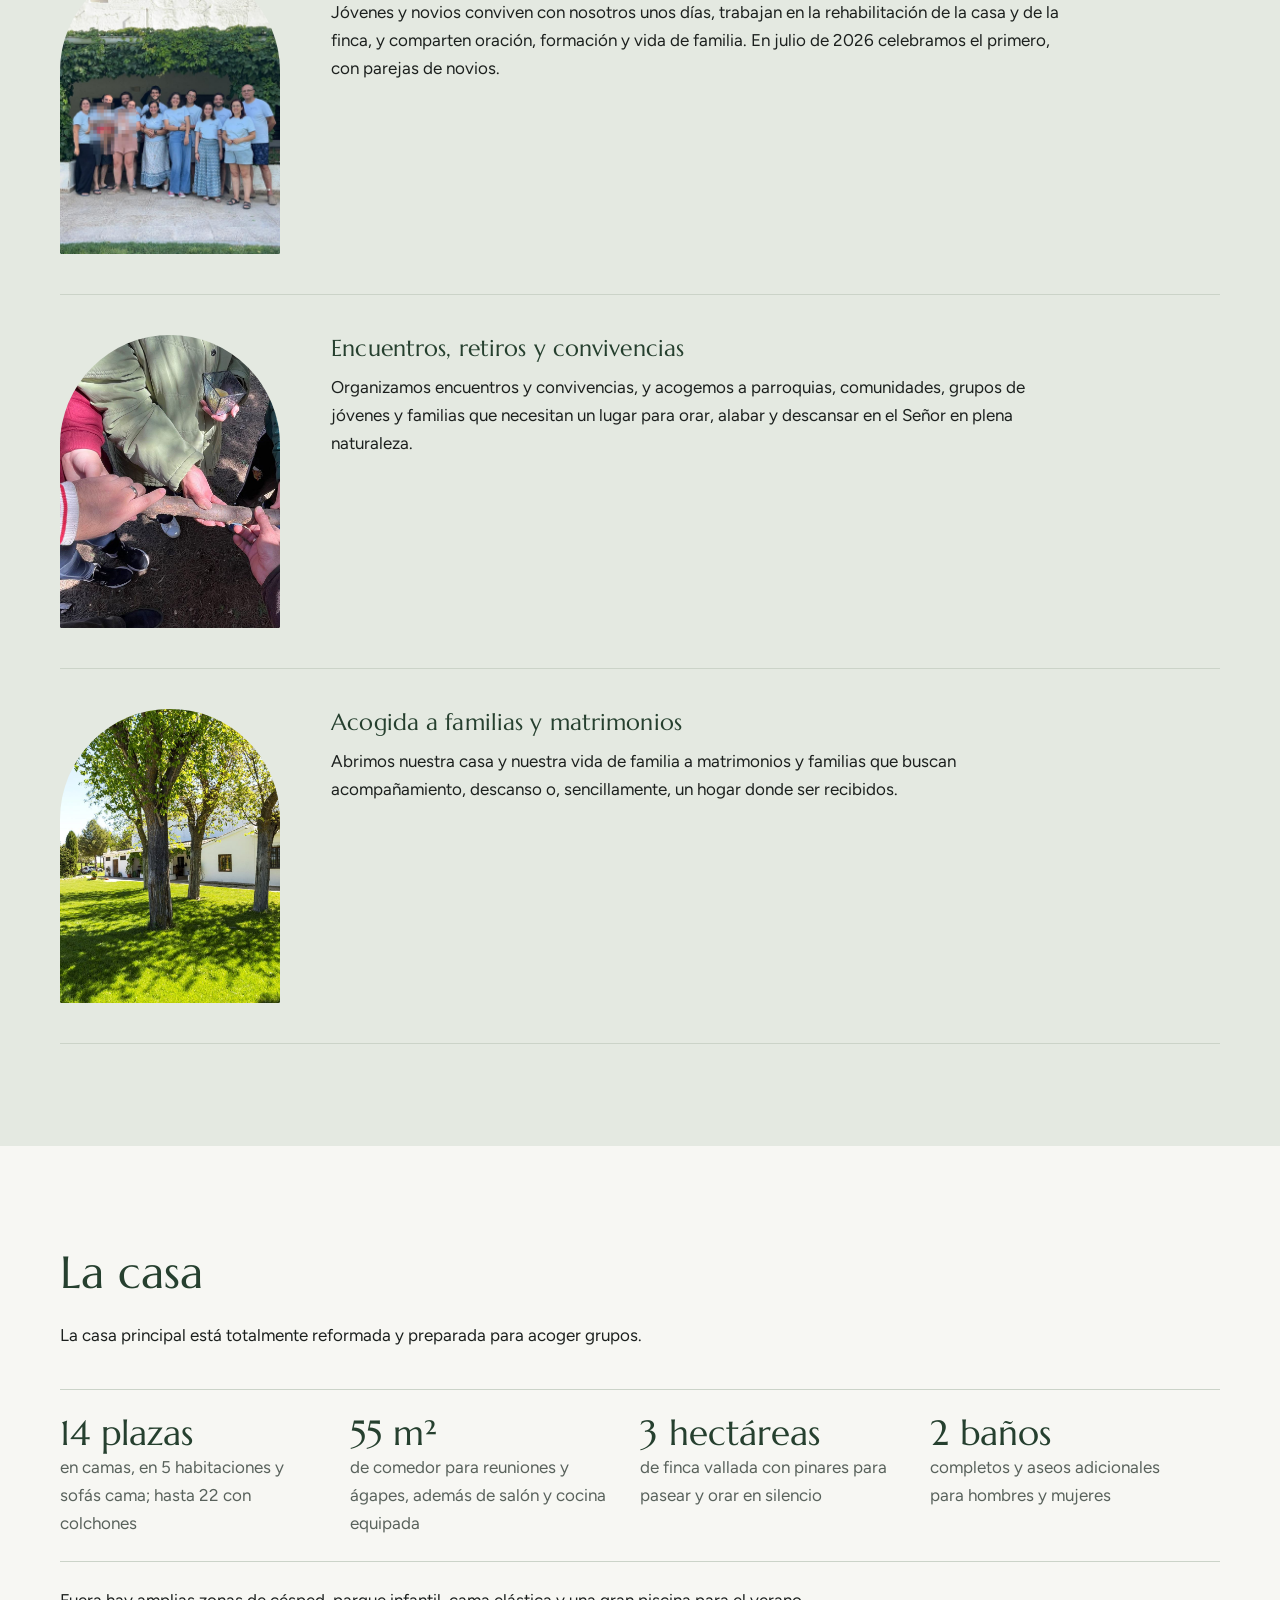
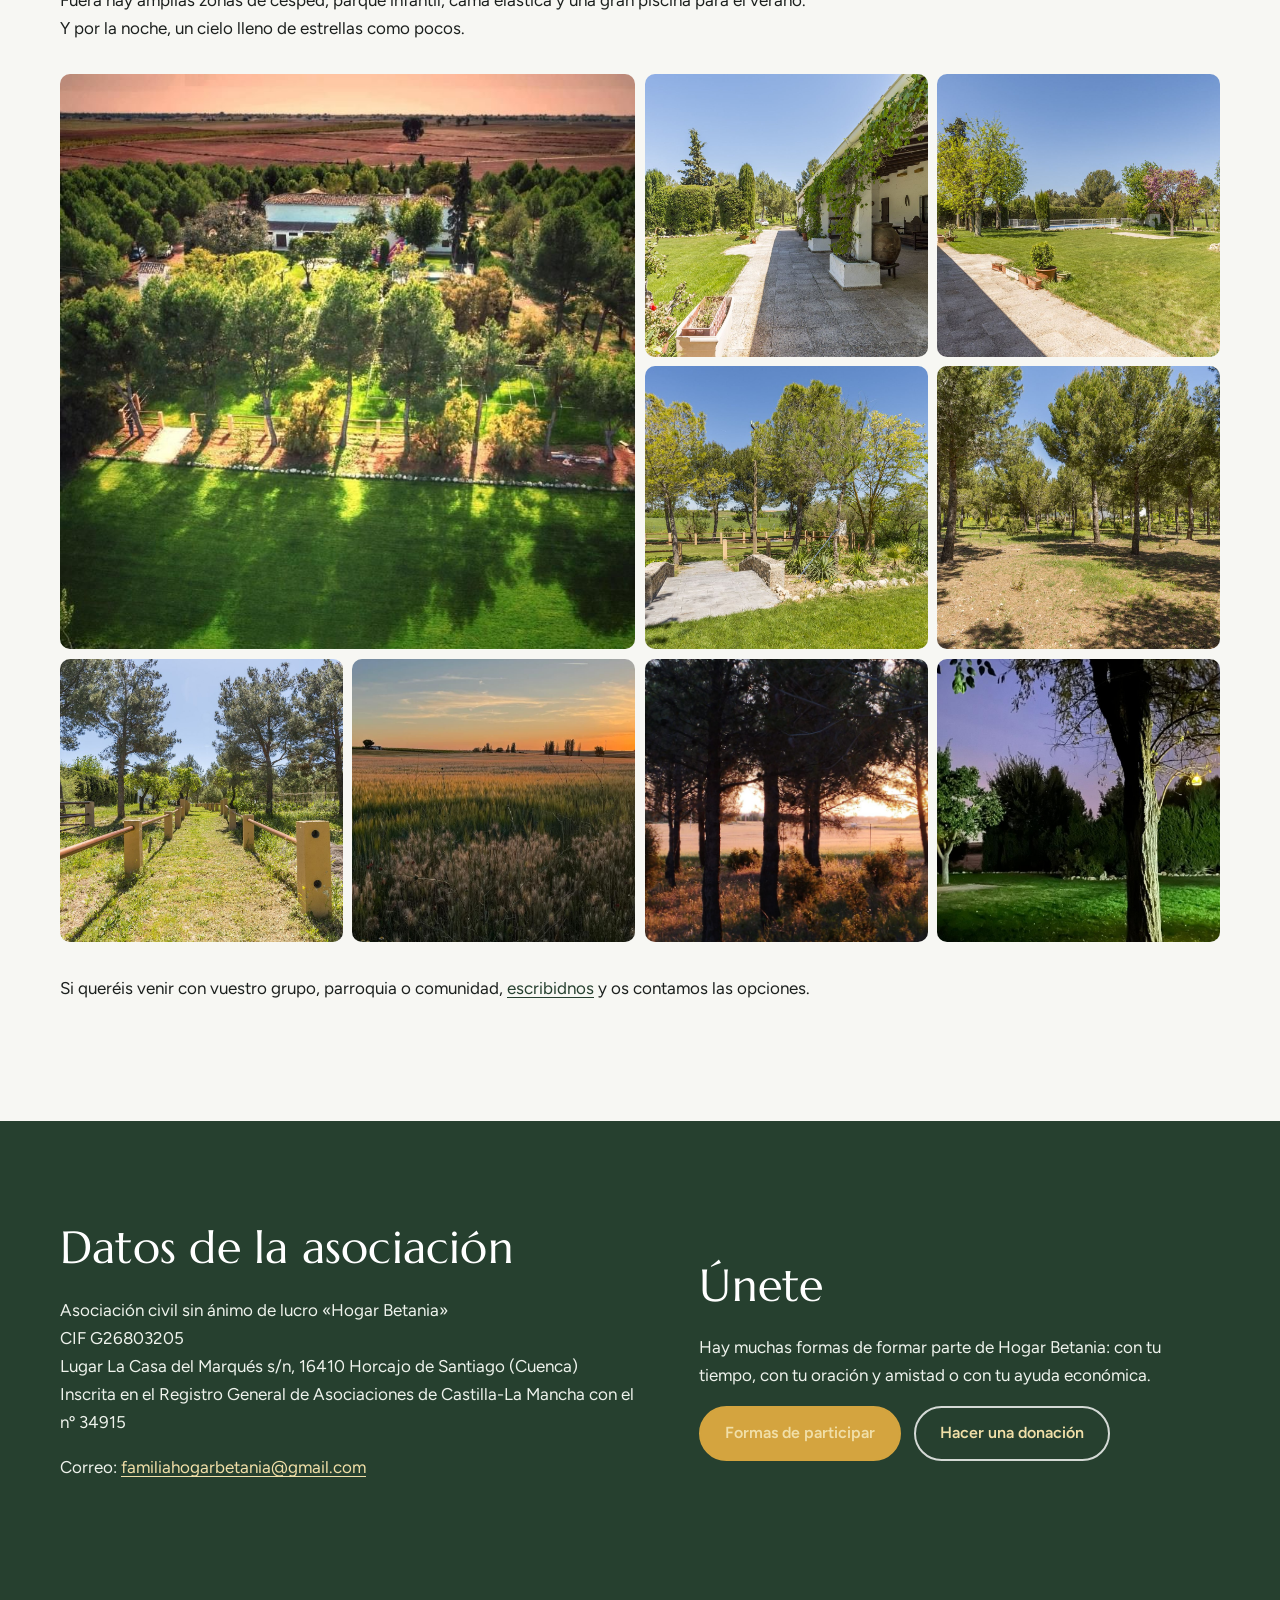
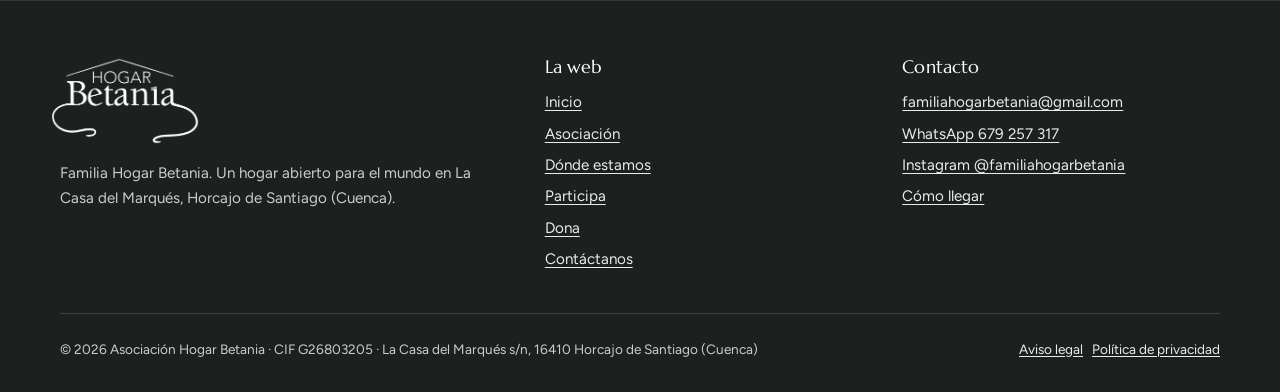
==== commit 0cc12fe9: "Web de Familia Hogar Betania Co-Authored-By: Claude Opus 5.5 <noreply@anthropic.com> Claude-Session:" ====
--- a/asociacion.html
+++ b/asociacion.html
@@ -10,7 +10,12 @@
   <meta property="og:site_name" content="Familia Hogar Betania">
   <meta property="og:title" content="La asociación · Familia Hogar Betania">
   <meta property="og:description" content="La Asociación Hogar Betania es una asociación civil sin ánimo de lucro que promueve la familia y la juventud desde La Casa del Marqués, en Horcajo de Santiago (Cuenca).">
-  <meta property="og:image" content="https://familiahogarbetania.pages.dev/img/portada.jpg">
+  <meta property="og:image" content="https://familiahogarbetania.pages.dev/img/compartir.jpg">
+  <meta property="og:image:width" content="1200">
+  <meta property="og:image:height" content="630">
+  <meta property="og:image:alt" content="Hogar Betania: vista aérea de la finca">
+  <meta property="og:locale" content="es_ES">
+  <meta name="twitter:card" content="summary_large_image">
   <meta property="og:url" content="https://familiahogarbetania.pages.dev/asociacion.html">
   <meta name="theme-color" content="#26402F">
   <link rel="icon" href="img/favicon.png" type="image/png">
@@ -84,7 +89,7 @@
             </div>
           </div>
           <div class="forma">
-            <div class="arco"><img src="img/retiros.jpg" alt="Celebración de la Eucaristía en la casa" loading="lazy"></div>
+            <div class="arco"><img src="img/retiros.jpg" alt="Oración alrededor de una cruz hecha con ramas de la finca" loading="lazy"></div>
             <div class="texto">
               <h3>Encuentros, retiros y convivencias</h3>
               <p>Organizamos encuentros y convivencias, y acogemos a parroquias, comunidades, grupos de jóvenes y familias que necesitan un lugar para orar, alabar y descansar en el Señor en plena naturaleza.</p>
@@ -121,6 +126,9 @@
           <img src="img/galeria-4.jpg" alt="Rincón del jardín" loading="lazy">
           <img src="img/galeria-5.jpg" alt="Pinar" loading="lazy">
           <img src="img/galeria-6.jpg" alt="Paseo entre pinos" loading="lazy">
+          <img src="img/galeria-7.jpg" alt="Campo de cereal junto a la finca al atardecer" loading="lazy">
+          <img src="img/galeria-8.jpg" alt="Pinar de la finca al atardecer" loading="lazy">
+          <img src="img/galeria-9.jpg" alt="Jardín iluminado al anochecer" loading="lazy">
         </div>
         <p style="margin-top:2rem">Si queréis venir con vuestro grupo, parroquia o comunidad, <a href="contacto.html?motivo=Estancia de grupo">escribidnos</a> y os contamos las opciones.</p>
       </div>
--- a/css/estilos.css
+++ b/css/estilos.css
@@ -311,3 +311,32 @@
 }
 .whatsapp-flotante:hover { background: #17924A; color: #fff; }
 .whatsapp-flotante svg { width: 30px; height: 30px; }
+
+/* ---------- Mapa integrado ---------- */
+.mapa { margin: 0; }
+.mapa iframe { width: 100%; aspect-ratio: 16 / 7; min-height: 320px; border: 1px solid var(--linea); border-radius: 18px; display: block; background: var(--salvia); }
+.mapa figcaption { font-size: .85rem; color: var(--gris); margin-top: .5rem; }
+
+/* ---------- Galería ampliable ---------- */
+.ampliable { cursor: zoom-in; }
+.visor {
+  position: fixed; inset: 0; z-index: 100; background: rgba(12, 18, 14, .94);
+  display: none; align-items: center; justify-content: center; padding: 3.5rem 3.5rem 4.5rem;
+}
+.visor.abierto { display: flex; }
+.visor img { max-width: 100%; max-height: 100%; object-fit: contain; border-radius: 6px; box-shadow: 0 10px 40px rgba(0,0,0,.4); }
+.visor p { position: absolute; left: 0; right: 0; bottom: 1.2rem; text-align: center; color: #E9ECE7; font-size: .95rem; margin: 0; padding: 0 4rem; }
+.visor button {
+  position: absolute; background: rgba(255,255,255,.12); color: #fff; border: 1px solid rgba(255,255,255,.35);
+  width: 48px; height: 48px; border-radius: 50%; font-size: 1.6rem; line-height: 1; cursor: pointer; display: grid; place-items: center;
+}
+.visor button:hover { background: rgba(255,255,255,.25); }
+.visor .cerrar { top: 1rem; right: 1rem; }
+.visor .anterior { left: 1rem; top: 50%; transform: translateY(-50%); }
+.visor .siguiente { right: 1rem; top: 50%; transform: translateY(-50%); }
+@media (max-width: 600px) {
+  .visor { padding: 4rem .5rem 5rem; }
+  .visor .anterior, .visor .siguiente { top: auto; bottom: 3.2rem; transform: none; }
+}
+body.sin-scroll { overflow: hidden; }
+.visor button[hidden] { display: none; }
